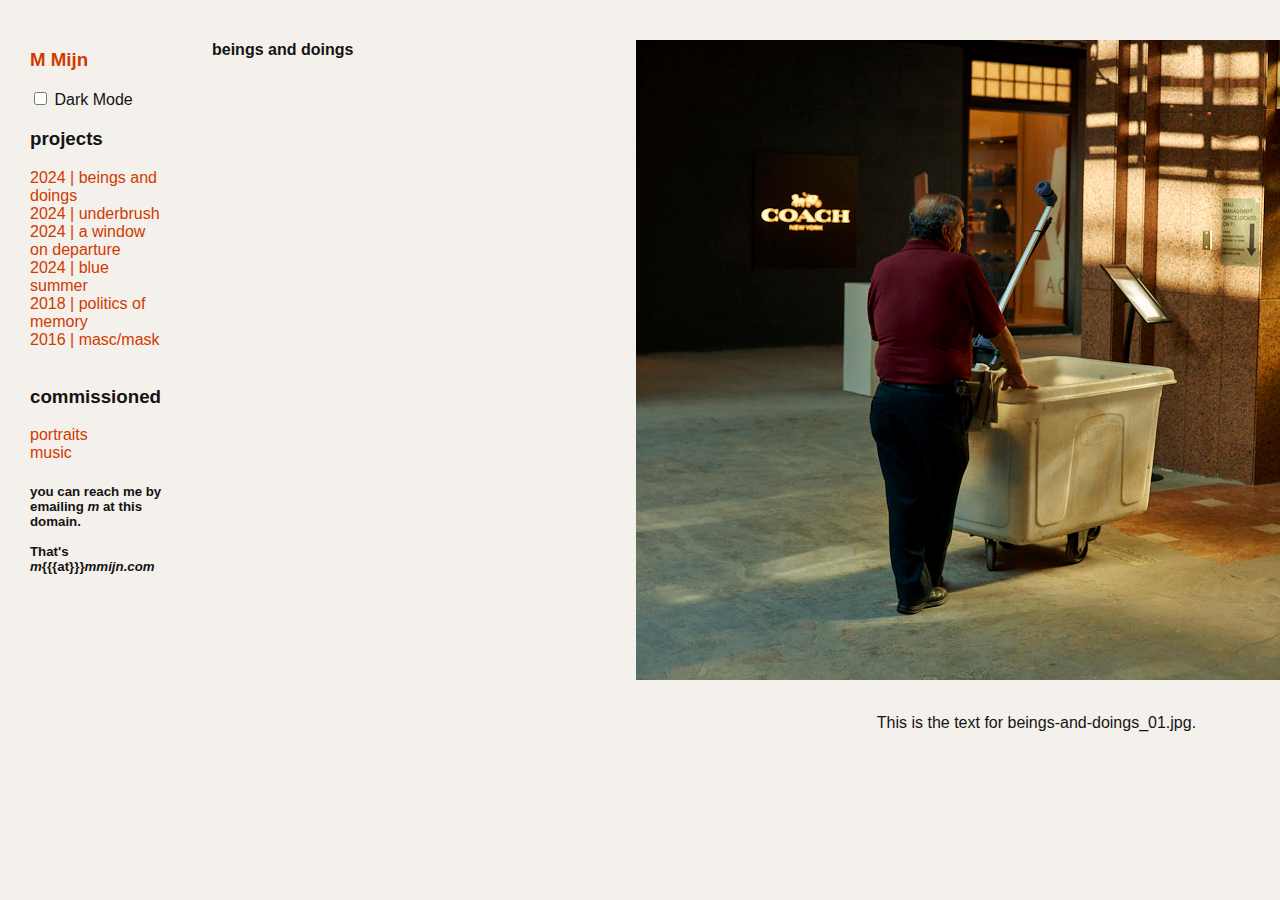
==== beings-and-doings.html @ bc0d09fe "Add files via upload" ====
<!DOCTYPE html>
<html>

<head>
    <meta name="viewport" content="width=device-width, initial-scale=1.0">
    <link rel="stylesheet" type="text/css" href=".\primary.css">
</head>

<body>
    <div class="container">
        <div class="container">
            <div class="menu">
                <div class="menu-content">
    <td valign="top">
        <p>
        <h3><a href="http://mmijn.com/homepage.html">M Mijn</a></h3>
        <input id="color-mode" type="checkbox" name="color-mode">
        <label for="color-mode">Dark Mode</label>
        <script>
            const checkbox = document.getElementById('color-mode');
            const body = document.body;

            checkbox.addEventListener('change', function () {
                if (this.checked) {
                    body.classList.add('dark-mode');
                } else {
                    body.classList.remove('dark-mode');
                }
            });
        </script>
        <div>
            <h3>projects</h3>
            <a href="http://mmijn.com/beings-and-doings.html">2024 | beings and doings</a><br>
            <a href="http://mmijn.com/underbrush.html">2024 | underbrush </a><br>
            <a href="http://mmijn.com/window-on-departure.html">2024 | a window on departure </a><br>
            <a href="http://mmijn.com/underbrush.html">2024 | blue summer </a><br>
            <a href="http://mmijn.com/politics-of-memory.html">2018 | politics of memory</a><br>
            <a href="http://mmijn.com/masc.html">2016 | masc/mask</a><br>
            <br>
        </div>
        <div>
            <h3>commissioned</h3>
            <a href="http://mmijn.com/portraits.html">portraits</a><br>
            <a href="http://mmijn.com/music.html">music</a><br>
        </div>
        <div>
            <h5>
                you can reach me by emailing <i>m</i> at this domain.
                <br>
                <br>
                That's <i>m</i>{{{at}}}<i>mmijn.com</i>
            </h5>
        </div>
        </p>
    </td>
</div>
            </div>
            <div class="gallery">
                <div class="scroll-container">
                    <div class="scroll-content"><div class="gallery-item">
    <h4 style="text-align:left;">beings and doings</h4>
    <p style='text-align:left;' class='description'></p>
</div>
                                <div class="gallery-item">
        <img src=".\assets\beings-and-doings\beings-and-doings_01.jpg" alt="beings-and-doings_01.jpg">
        <p>This is the text for beings-and-doings_01.jpg.</p>
    </div>    <div class="gallery-item">
        <img src=".\assets\beings-and-doings\beings-and-doings_02.jpg" alt="beings-and-doings_02.jpg">
        <p>This is the text for beings-and-doings_02.jpg.</p>
    </div>    <div class="gallery-item">
        <img src=".\assets\beings-and-doings\beings-and-doings_03.jpg" alt="beings-and-doings_03.jpg">
        <p>This is the text for beings-and-doings_03.jpg.</p>
    </div>    <div class="gallery-item">
        <img src=".\assets\beings-and-doings\beings-and-doings_04.jpg" alt="beings-and-doings_04.jpg">
        <p>This is the text for beings-and-doings_04.jpg.</p>
    </div>    <div class="gallery-item">
        <img src=".\assets\beings-and-doings\beings-and-doings_05.jpg" alt="beings-and-doings_05.jpg">
        <p>This is the text for beings-and-doings_05.jpg.</p>
    </div>    <div class="gallery-item">
        <img src=".\assets\beings-and-doings\beings-and-doings_06.jpg" alt="beings-and-doings_06.jpg">
        <p>This is the text for beings-and-doings_06.jpg.</p>
    </div>    <div class="gallery-item">
        <img src=".\assets\beings-and-doings\beings-and-doings_07.jpg" alt="beings-and-doings_07.jpg">
        <p>This is the text for beings-and-doings_07.jpg.</p>
    </div>    <div class="gallery-item">
        <img src=".\assets\beings-and-doings\beings-and-doings_08.jpg" alt="beings-and-doings_08.jpg">
        <p>This is the text for beings-and-doings_08.jpg.</p>
    </div>    <div class="gallery-item">
        <img src=".\assets\beings-and-doings\beings-and-doings_09.jpg" alt="beings-and-doings_09.jpg">
        <p>This is the text for beings-and-doings_09.jpg.</p>
    </div>    <div class="gallery-item">
        <img src=".\assets\beings-and-doings\beings-and-doings_10.jpg" alt="beings-and-doings_10.jpg">
        <p>This is the text for beings-and-doings_10.jpg.</p>
    </div>    <div class="gallery-item">
        <img src=".\assets\beings-and-doings\beings-and-doings_11.jpg" alt="beings-and-doings_11.jpg">
        <p>This is the text for beings-and-doings_11.jpg.</p>
    </div>    <div class="gallery-item">
        <img src=".\assets\beings-and-doings\beings-and-doings_12.jpg" alt="beings-and-doings_12.jpg">
        <p>This is the text for beings-and-doings_12.jpg.</p>
    </div>    <div class="gallery-item">
        <img src=".\assets\beings-and-doings\beings-and-doings_13.jpg" alt="beings-and-doings_13.jpg">
        <p>This is the text for beings-and-doings_13.jpg.</p>
    </div>
                        </div>
                    </div>
                </div>
            </div>

</body>

</html>
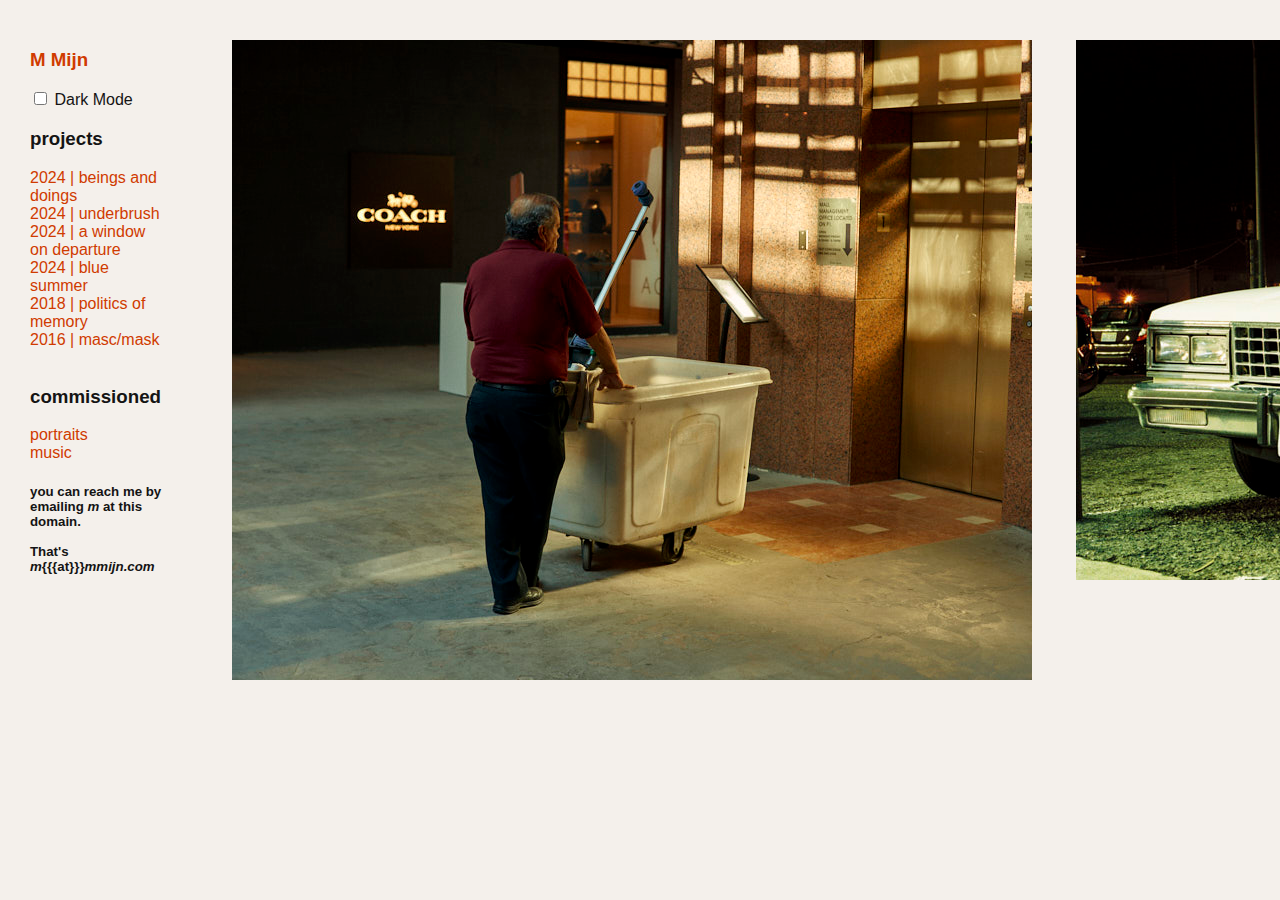
==== commit fb33a35c: "Add files via upload" ====
--- a/beings-and-doings.html
+++ b/beings-and-doings.html
@@ -11,101 +11,123 @@
         <div class="container">
             <div class="menu">
                 <div class="menu-content">
-    <td valign="top">
-        <p>
-        <h3><a href="http://mmijn.com/homepage.html">M Mijn</a></h3>
-        <input id="color-mode" type="checkbox" name="color-mode">
-        <label for="color-mode">Dark Mode</label>
-        <script>
-            const checkbox = document.getElementById('color-mode');
-            const body = document.body;
+                    <td valign="top">
+                        <p>
+                        <h3><a href="http://mmijn.com/homepage.html">M Mijn</a></h3>
+                        <input id="color-mode" type="checkbox" name="color-mode">
+                        <label for="color-mode">Dark Mode</label>
+                        <script>
+                            const checkbox = document.getElementById('color-mode');
+                            const body = document.body;
 
-            checkbox.addEventListener('change', function () {
-                if (this.checked) {
-                    body.classList.add('dark-mode');
-                } else {
-                    body.classList.remove('dark-mode');
-                }
-            });
-        </script>
-        <div>
-            <h3>projects</h3>
-            <a href="http://mmijn.com/beings-and-doings.html">2024 | beings and doings</a><br>
-            <a href="http://mmijn.com/underbrush.html">2024 | underbrush </a><br>
-            <a href="http://mmijn.com/window-on-departure.html">2024 | a window on departure </a><br>
-            <a href="http://mmijn.com/underbrush.html">2024 | blue summer </a><br>
-            <a href="http://mmijn.com/politics-of-memory.html">2018 | politics of memory</a><br>
-            <a href="http://mmijn.com/masc.html">2016 | masc/mask</a><br>
-            <br>
-        </div>
-        <div>
-            <h3>commissioned</h3>
-            <a href="http://mmijn.com/portraits.html">portraits</a><br>
-            <a href="http://mmijn.com/music.html">music</a><br>
-        </div>
-        <div>
-            <h5>
-                you can reach me by emailing <i>m</i> at this domain.
-                <br>
-                <br>
-                That's <i>m</i>{{{at}}}<i>mmijn.com</i>
-            </h5>
-        </div>
-        </p>
-    </td>
-</div>
+                            checkbox.addEventListener('change', function () {
+                                if (this.checked) {
+                                    body.classList.add('dark-mode');
+                                } else {
+                                    body.classList.remove('dark-mode');
+                                }
+                            });
+                        </script>
+                        <div>
+                            <h3>projects</h3>
+                            <a href="http://mmijn.com/beings-and-doings.html">2024 | beings and doings</a><br>
+                            <a href="http://mmijn.com/underbrush.html">2024 | underbrush </a><br>
+                            <a href="http://mmijn.com/window-on-departure.html">2024 | a window on departure </a><br>
+                            <a href="http://mmijn.com/underbrush.html">2024 | blue summer </a><br>
+                            <a href="http://mmijn.com/politics-of-memory.html">2018 | politics of memory</a><br>
+                            <a href="http://mmijn.com/masc.html">2016 | masc/mask</a><br>
+                            <br>
+                        </div>
+                        <div>
+                            <h3>commissioned</h3>
+                            <a href="http://mmijn.com/portraits.html">portraits</a><br>
+                            <a href="http://mmijn.com/music.html">music</a><br>
+                        </div>
+                        <div>
+                            <h5>
+                                you can reach me by emailing <i>m</i> at this domain.
+                                <br>
+                                <br>
+                                That's <i>m</i>{{{at}}}<i>mmijn.com</i>
+                            </h5>
+                        </div>
+                        </p>
+                    </td>
+                </div>
             </div>
             <div class="gallery">
                 <div class="scroll-container">
-                    <div class="scroll-content"><div class="gallery-item">
-    <h4 style="text-align:left;">beings and doings</h4>
-    <p style='text-align:left;' class='description'></p>
-</div>
-                                <div class="gallery-item">
-        <img src=".\assets\beings-and-doings\beings-and-doings_01.jpg" alt="beings-and-doings_01.jpg">
-        <p>This is the text for beings-and-doings_01.jpg.</p>
-    </div>    <div class="gallery-item">
-        <img src=".\assets\beings-and-doings\beings-and-doings_02.jpg" alt="beings-and-doings_02.jpg">
-        <p>This is the text for beings-and-doings_02.jpg.</p>
-    </div>    <div class="gallery-item">
-        <img src=".\assets\beings-and-doings\beings-and-doings_03.jpg" alt="beings-and-doings_03.jpg">
-        <p>This is the text for beings-and-doings_03.jpg.</p>
-    </div>    <div class="gallery-item">
-        <img src=".\assets\beings-and-doings\beings-and-doings_04.jpg" alt="beings-and-doings_04.jpg">
-        <p>This is the text for beings-and-doings_04.jpg.</p>
-    </div>    <div class="gallery-item">
-        <img src=".\assets\beings-and-doings\beings-and-doings_05.jpg" alt="beings-and-doings_05.jpg">
-        <p>This is the text for beings-and-doings_05.jpg.</p>
-    </div>    <div class="gallery-item">
-        <img src=".\assets\beings-and-doings\beings-and-doings_06.jpg" alt="beings-and-doings_06.jpg">
-        <p>This is the text for beings-and-doings_06.jpg.</p>
-    </div>    <div class="gallery-item">
-        <img src=".\assets\beings-and-doings\beings-and-doings_07.jpg" alt="beings-and-doings_07.jpg">
-        <p>This is the text for beings-and-doings_07.jpg.</p>
-    </div>    <div class="gallery-item">
-        <img src=".\assets\beings-and-doings\beings-and-doings_08.jpg" alt="beings-and-doings_08.jpg">
-        <p>This is the text for beings-and-doings_08.jpg.</p>
-    </div>    <div class="gallery-item">
-        <img src=".\assets\beings-and-doings\beings-and-doings_09.jpg" alt="beings-and-doings_09.jpg">
-        <p>This is the text for beings-and-doings_09.jpg.</p>
-    </div>    <div class="gallery-item">
-        <img src=".\assets\beings-and-doings\beings-and-doings_10.jpg" alt="beings-and-doings_10.jpg">
-        <p>This is the text for beings-and-doings_10.jpg.</p>
-    </div>    <div class="gallery-item">
-        <img src=".\assets\beings-and-doings\beings-and-doings_11.jpg" alt="beings-and-doings_11.jpg">
-        <p>This is the text for beings-and-doings_11.jpg.</p>
-    </div>    <div class="gallery-item">
-        <img src=".\assets\beings-and-doings\beings-and-doings_12.jpg" alt="beings-and-doings_12.jpg">
-        <p>This is the text for beings-and-doings_12.jpg.</p>
-    </div>    <div class="gallery-item">
-        <img src=".\assets\beings-and-doings\beings-and-doings_13.jpg" alt="beings-and-doings_13.jpg">
-        <p>This is the text for beings-and-doings_13.jpg.</p>
-    </div>
+                    <div class="scroll-content">
+                        <div class="gallery-item">
+                            <img src=".\assets\beings-and-doings\beings-and-doings_01.jpg"
+                                alt="beings-and-doings_01.jpg">
+
+                        </div>
+                        <div class="gallery-item">
+                            <img src=".\assets\beings-and-doings\beings-and-doings_02.jpg"
+                                alt="beings-and-doings_02.jpg">
+
+                        </div>
+                        <div class="gallery-item">
+                            <img src=".\assets\beings-and-doings\beings-and-doings_03.jpg"
+                                alt="beings-and-doings_03.jpg">
+
+                        </div>
+                        <div class="gallery-item">
+                            <img src=".\assets\beings-and-doings\beings-and-doings_04.jpg"
+                                alt="beings-and-doings_04.jpg">
+
+                        </div>
+                        <div class="gallery-item">
+                            <img src=".\assets\beings-and-doings\beings-and-doings_05.jpg"
+                                alt="beings-and-doings_05.jpg">
+
+                        </div>
+                        <div class="gallery-item">
+                            <img src=".\assets\beings-and-doings\beings-and-doings_06.jpg"
+                                alt="beings-and-doings_06.jpg">
+
+                        </div>
+                        <div class="gallery-item">
+                            <img src=".\assets\beings-and-doings\beings-and-doings_07.jpg"
+                                alt="beings-and-doings_07.jpg">
+
+                        </div>
+                        <div class="gallery-item">
+                            <img src=".\assets\beings-and-doings\beings-and-doings_08.jpg"
+                                alt="beings-and-doings_08.jpg">
+
+                        </div>
+                        <div class="gallery-item">
+                            <img src=".\assets\beings-and-doings\beings-and-doings_09.jpg"
+                                alt="beings-and-doings_09.jpg">
+
+                        </div>
+                        <div class="gallery-item">
+                            <img src=".\assets\beings-and-doings\beings-and-doings_10.jpg"
+                                alt="beings-and-doings_10.jpg">
+
+                        </div>
+                        <div class="gallery-item">
+                            <img src=".\assets\beings-and-doings\beings-and-doings_11.jpg"
+                                alt="beings-and-doings_11.jpg">
+
+                        </div>
+                        <div class="gallery-item">
+                            <img src=".\assets\beings-and-doings\beings-and-doings_12.jpg"
+                                alt="beings-and-doings_12.jpg">
+
+                        </div>
+                        <div class="gallery-item">
+                            <img src=".\assets\beings-and-doings\beings-and-doings_13.jpg"
+                                alt="beings-and-doings_13.jpg">
+
                         </div>
                     </div>
                 </div>
             </div>
+        </div>
 
 </body>
 
-</html>
+</html>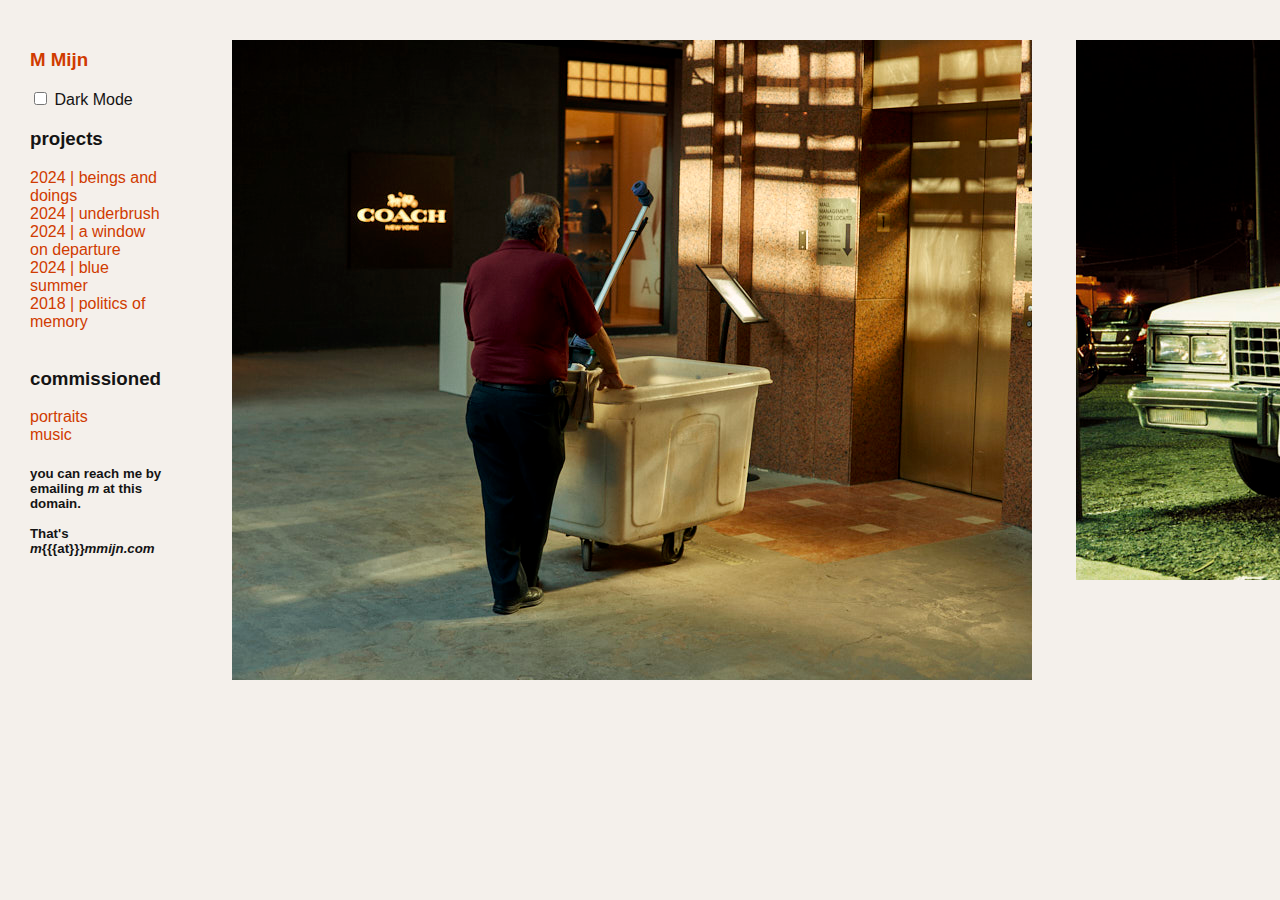
==== commit 1b22605b: "Add files via upload" ====
--- a/beings-and-doings.html
+++ b/beings-and-doings.html
@@ -35,7 +35,6 @@
                             <a href="http://mmijn.com/window-on-departure.html">2024 | a window on departure </a><br>
                             <a href="http://mmijn.com/underbrush.html">2024 | blue summer </a><br>
                             <a href="http://mmijn.com/politics-of-memory.html">2018 | politics of memory</a><br>
-                            <a href="http://mmijn.com/masc.html">2016 | masc/mask</a><br>
                             <br>
                         </div>
                         <div>
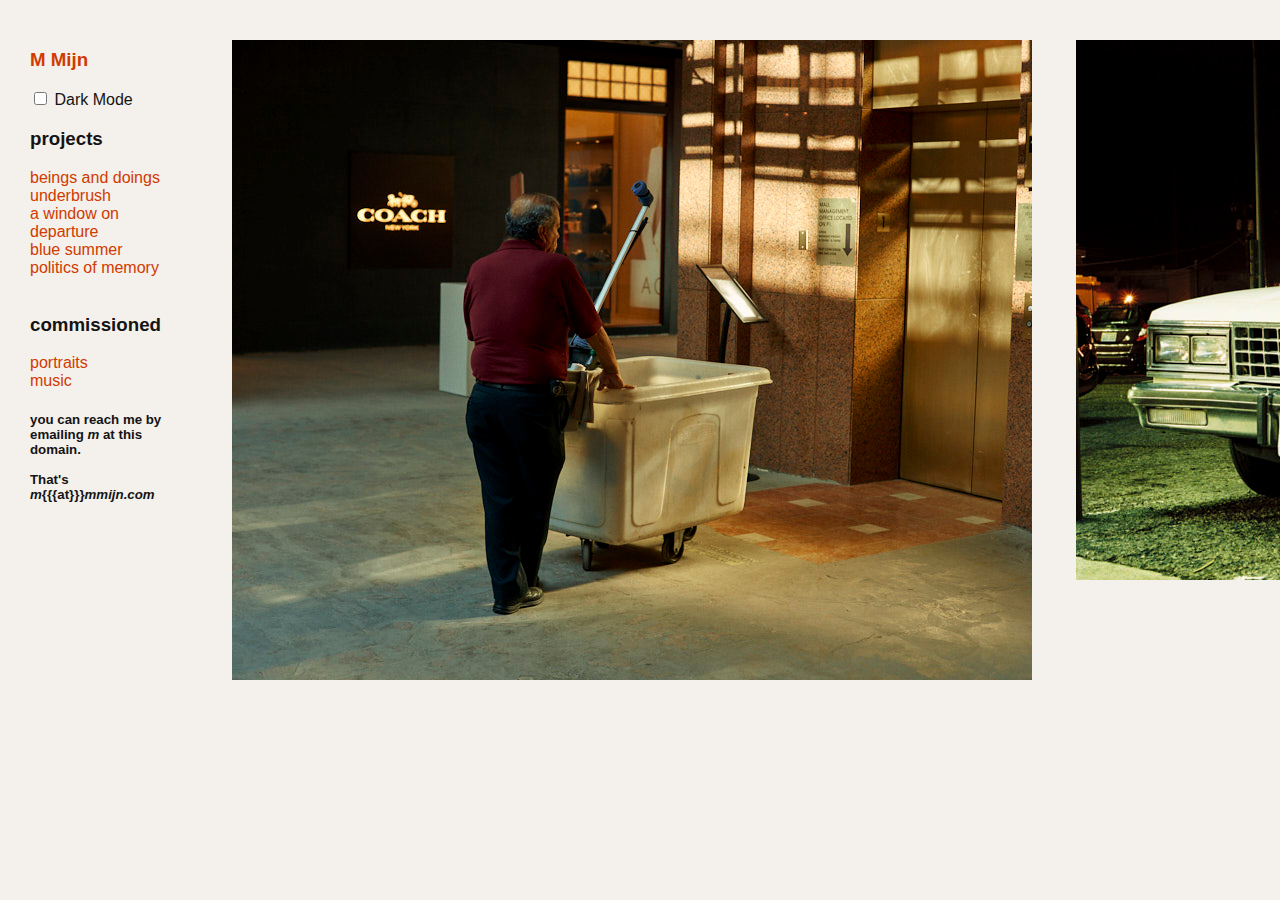
==== commit 909ed2d0: "Add files via upload" ====
--- a/beings-and-doings.html
+++ b/beings-and-doings.html
@@ -11,121 +11,123 @@
         <div class="container">
             <div class="menu">
                 <div class="menu-content">
-                    <td valign="top">
-                        <p>
-                        <h3><a href="http://mmijn.com/homepage.html">M Mijn</a></h3>
-                        <input id="color-mode" type="checkbox" name="color-mode">
-                        <label for="color-mode">Dark Mode</label>
-                        <script>
-                            const checkbox = document.getElementById('color-mode');
-                            const body = document.body;
+    <td valign="top">
+        <p>
+        <h3><a href="http://mmijn.com/homepage.html">M Mijn</a></h3>
+        <input id="color-mode" type="checkbox" name="color-mode">
+        <label for="color-mode">Dark Mode</label>
+        <script>
+            const checkbox = document.getElementById('color-mode');
+            const body = document.body;
 
-                            checkbox.addEventListener('change', function () {
-                                if (this.checked) {
-                                    body.classList.add('dark-mode');
-                                } else {
-                                    body.classList.remove('dark-mode');
-                                }
-                            });
-                        </script>
-                        <div>
-                            <h3>projects</h3>
-                            <a href="http://mmijn.com/beings-and-doings.html">2024 | beings and doings</a><br>
-                            <a href="http://mmijn.com/underbrush.html">2024 | underbrush </a><br>
-                            <a href="http://mmijn.com/window-on-departure.html">2024 | a window on departure </a><br>
-                            <a href="http://mmijn.com/underbrush.html">2024 | blue summer </a><br>
-                            <a href="http://mmijn.com/politics-of-memory.html">2018 | politics of memory</a><br>
-                            <br>
-                        </div>
-                        <div>
-                            <h3>commissioned</h3>
-                            <a href="http://mmijn.com/portraits.html">portraits</a><br>
-                            <a href="http://mmijn.com/music.html">music</a><br>
-                        </div>
-                        <div>
-                            <h5>
-                                you can reach me by emailing <i>m</i> at this domain.
-                                <br>
-                                <br>
-                                That's <i>m</i>{{{at}}}<i>mmijn.com</i>
-                            </h5>
-                        </div>
-                        </p>
-                    </td>
-                </div>
+            checkbox.addEventListener('change', function () {
+                if (this.checked) {
+                    body.classList.add('dark-mode');
+                } else {
+                    body.classList.remove('dark-mode');
+                }
+            });
+        </script>
+        <div>
+            <h3>projects</h3>
+            <a href="http://mmijn.com/beings-and-doings.html">beings and doings</a><br>
+            <a href="http://mmijn.com/underbrush.html">underbrush </a><br>
+            <a href="http://mmijn.com/window-on-departure.html">a window on departure </a><br>
+            <a href="http://mmijn.com/blue-summer.html">blue summer </a><br>
+            <a href="http://mmijn.com/politics-of-memory.html">politics of memory</a><br>
+
+            <br>
+        </div>
+        <div>
+            <h3>commissioned</h3>
+            <a href="http://mmijn.com/portraits.html">portraits</a><br>
+            <a href="http://mmijn.com/music.html">music</a><br>
+        </div>
+        <div>
+            <h5>
+                you can reach me by emailing <i>m</i> at this domain.
+                <br>
+                <br>
+                That's <i>m</i>{{{at}}}<i>mmijn.com</i>
+            </h5>
+        </div>
+        </p>
+    </td>
+</div>
             </div>
             <div class="gallery">
                 <div class="scroll-container">
                     <div class="scroll-content">
-                        <div class="gallery-item">
-                            <img src=".\assets\beings-and-doings\beings-and-doings_01.jpg"
-                                alt="beings-and-doings_01.jpg">
-
-                        </div>
-                        <div class="gallery-item">
-                            <img src=".\assets\beings-and-doings\beings-and-doings_02.jpg"
-                                alt="beings-and-doings_02.jpg">
-
-                        </div>
-                        <div class="gallery-item">
-                            <img src=".\assets\beings-and-doings\beings-and-doings_03.jpg"
-                                alt="beings-and-doings_03.jpg">
-
-                        </div>
-                        <div class="gallery-item">
-                            <img src=".\assets\beings-and-doings\beings-and-doings_04.jpg"
-                                alt="beings-and-doings_04.jpg">
-
-                        </div>
-                        <div class="gallery-item">
-                            <img src=".\assets\beings-and-doings\beings-and-doings_05.jpg"
-                                alt="beings-and-doings_05.jpg">
-
-                        </div>
-                        <div class="gallery-item">
-                            <img src=".\assets\beings-and-doings\beings-and-doings_06.jpg"
-                                alt="beings-and-doings_06.jpg">
-
-                        </div>
-                        <div class="gallery-item">
-                            <img src=".\assets\beings-and-doings\beings-and-doings_07.jpg"
-                                alt="beings-and-doings_07.jpg">
-
-                        </div>
-                        <div class="gallery-item">
-                            <img src=".\assets\beings-and-doings\beings-and-doings_08.jpg"
-                                alt="beings-and-doings_08.jpg">
-
-                        </div>
-                        <div class="gallery-item">
-                            <img src=".\assets\beings-and-doings\beings-and-doings_09.jpg"
-                                alt="beings-and-doings_09.jpg">
-
-                        </div>
-                        <div class="gallery-item">
-                            <img src=".\assets\beings-and-doings\beings-and-doings_10.jpg"
-                                alt="beings-and-doings_10.jpg">
-
-                        </div>
-                        <div class="gallery-item">
-                            <img src=".\assets\beings-and-doings\beings-and-doings_11.jpg"
-                                alt="beings-and-doings_11.jpg">
-
-                        </div>
-                        <div class="gallery-item">
-                            <img src=".\assets\beings-and-doings\beings-and-doings_12.jpg"
-                                alt="beings-and-doings_12.jpg">
-
-                        </div>
-                        <div class="gallery-item">
-                            <img src=".\assets\beings-and-doings\beings-and-doings_13.jpg"
-                                alt="beings-and-doings_13.jpg">
-
+                            
+                <div class="gallery-item">
+                    <img src=".\assets\beings-and-doings\beings-and-doings_01.jpg" alt="beings-and-doings_01.jpg">
+                    <p></p>
+                </div>
+                
+                <div class="gallery-item">
+                    <img src=".\assets\beings-and-doings\beings-and-doings_02.jpg" alt="beings-and-doings_02.jpg">
+                    <p></p>
+                </div>
+                
+                <div class="gallery-item">
+                    <img src=".\assets\beings-and-doings\beings-and-doings_03.jpg" alt="beings-and-doings_03.jpg">
+                    <p></p>
+                </div>
+                
+                <div class="gallery-item">
+                    <img src=".\assets\beings-and-doings\beings-and-doings_04.jpg" alt="beings-and-doings_04.jpg">
+                    <p></p>
+                </div>
+                
+                <div class="gallery-item">
+                    <img src=".\assets\beings-and-doings\beings-and-doings_05.jpg" alt="beings-and-doings_05.jpg">
+                    <p></p>
+                </div>
+                
+                <div class="gallery-item">
+                    <img src=".\assets\beings-and-doings\beings-and-doings_06.jpg" alt="beings-and-doings_06.jpg">
+                    <p></p>
+                </div>
+                
+                <div class="gallery-item">
+                    <img src=".\assets\beings-and-doings\beings-and-doings_07.jpg" alt="beings-and-doings_07.jpg">
+                    <p></p>
+                </div>
+                
+                <div class="gallery-item">
+                    <img src=".\assets\beings-and-doings\beings-and-doings_08.jpg" alt="beings-and-doings_08.jpg">
+                    <p></p>
+                </div>
+                
+                <div class="gallery-item">
+                    <img src=".\assets\beings-and-doings\beings-and-doings_09.jpg" alt="beings-and-doings_09.jpg">
+                    <p></p>
+                </div>
+                
+                <div class="gallery-item">
+                    <img src=".\assets\beings-and-doings\beings-and-doings_10.jpg" alt="beings-and-doings_10.jpg">
+                    <p></p>
+                </div>
+                
+                <div class="gallery-item">
+                    <img src=".\assets\beings-and-doings\beings-and-doings_11.jpg" alt="beings-and-doings_11.jpg">
+                    <p></p>
+                </div>
+                
+                <div class="gallery-item">
+                    <img src=".\assets\beings-and-doings\beings-and-doings_12.jpg" alt="beings-and-doings_12.jpg">
+                    <p></p>
+                </div>
+                
+                <div class="gallery-item">
+                    <img src=".\assets\beings-and-doings\beings-and-doings_13.jpg" alt="beings-and-doings_13.jpg">
+                    <p></p>
+                </div>
+                
                         </div>
                     </div>
                 </div>
             </div>
-        </div>
 
 </body>
 
